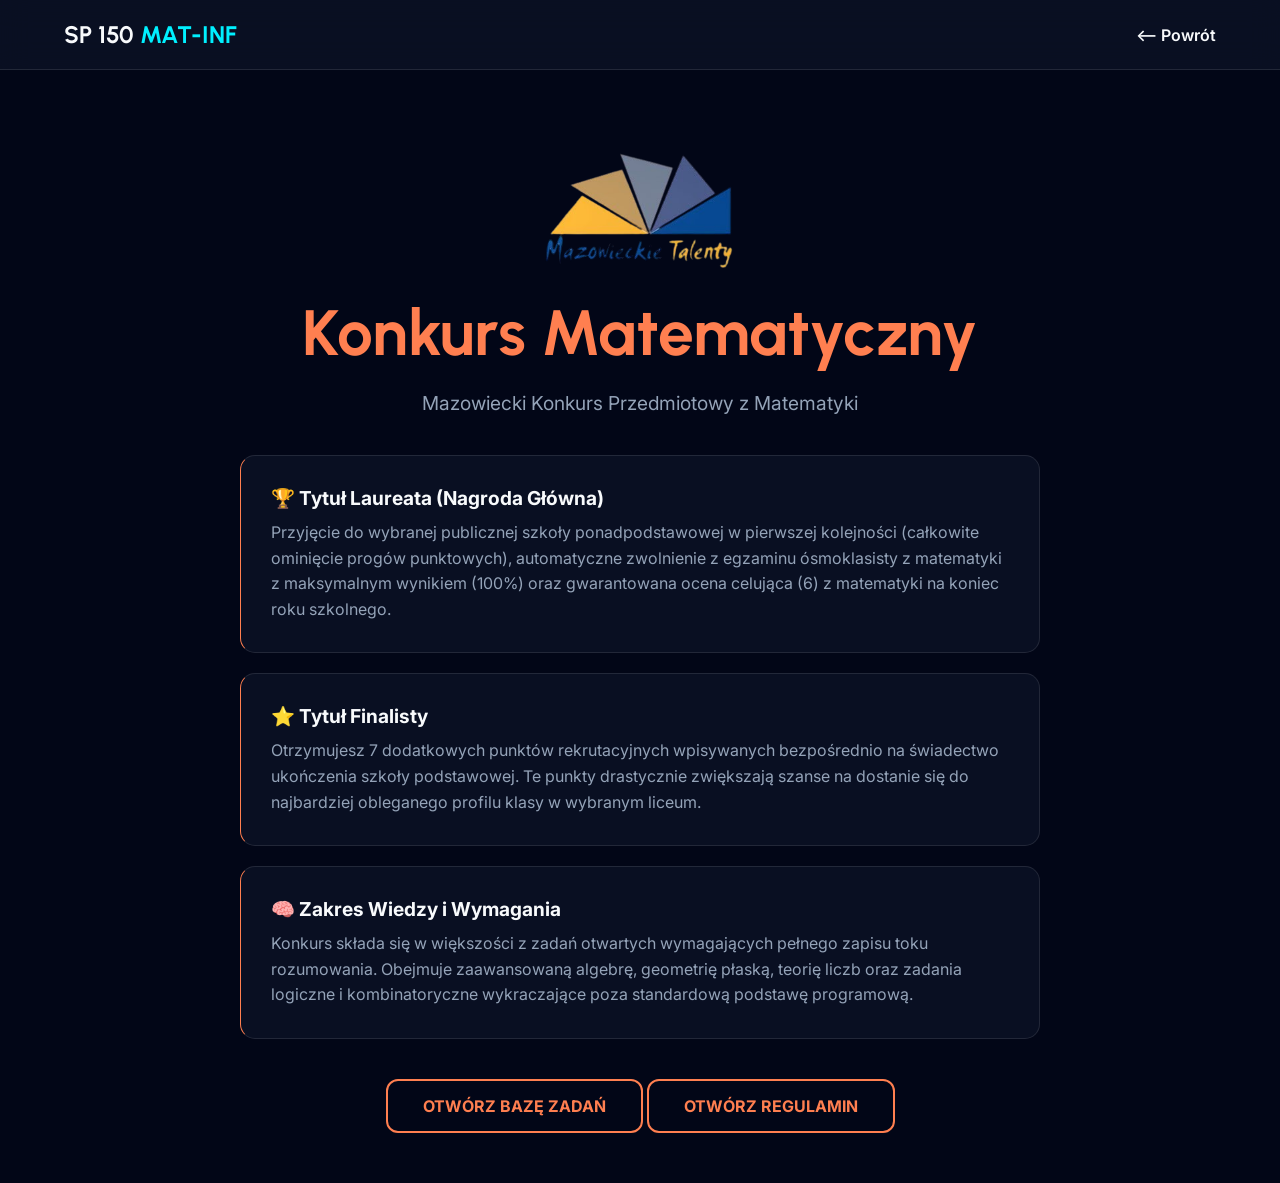
==== pages/kuratoryjny_mat.html @ aaa613d6 "Add files via upload" ====
<!DOCTYPE html>
<html lang="pl">
<head>
    <meta charset="UTF-8">
    <meta name="viewport" content="width=device-width, initial-scale=1.0">
    <title>MAT | SP 150</title>
    <link rel="stylesheet" href="../assets/css/style.css">
    <link rel="preconnect" href="https://fonts.googleapis.com">
    <link href="https://fonts.googleapis.com/css2?family=Urbanist:wght@700&family=Inter:wght@400;600&display=swap" rel="stylesheet">
</head>
<body>

    <nav class="glass-nav">
        <div class="logo">
            <span>SP 150 <span class="accent">MAT-INF</span></span>
        </div>
        <ul class="nav-links3">
            <li><a href="../index.html">⟵ Powrót</a></li>
        </ul>
    </nav>

    <section class="contest-header reveal">
        <img src="../assets/images/Logo KM.png" alt="Logo Konkursu Matematycznego" style="max-height: 120px; margin-bottom: 20px;">
        <h1 style="color: var(--accent-km); background: none; -webkit-text-fill-color: var(--accent-km);">Konkurs Matematyczny</h1>
        <p style="font-size: 1.2rem; color: var(--text-muted);">Mazowiecki Konkurs Przedmiotowy z Matematyki</p>

        <ul class="prize-list">
            <li style="border-left-color: var(--accent-km);">
                <strong>🏆 Tytuł Laureata (Nagroda Główna)</strong>
                <p>Przyjęcie do wybranej publicznej szkoły ponadpodstawowej w pierwszej kolejności (całkowite ominięcie progów punktowych), automatyczne zwolnienie z egzaminu ósmoklasisty z matematyki z maksymalnym wynikiem (100%) oraz gwarantowana ocena celująca (6) z matematyki na koniec roku szkolnego.</p>
            </li>
            <li style="border-left-color: var(--accent-km);">
                <strong>⭐ Tytuł Finalisty</strong>
                <p>Otrzymujesz 7 dodatkowych punktów rekrutacyjnych wpisywanych bezpośrednio na świadectwo ukończenia szkoły podstawowej. Te punkty drastycznie zwiększają szanse na dostanie się do najbardziej obleganego profilu klasy w wybranym liceum.</p>
            </li>
            <li style="border-left-color: var(--accent-km);">
                <strong>🧠 Zakres Wiedzy i Wymagania</strong>
                <p>Konkurs składa się w większości z zadań otwartych wymagających pełnego zapisu toku rozumowania. Obejmuje zaawansowaną algebrę, geometrię płaską, teorię liczb oraz zadania logiczne i kombinatoryczne wykraczające poza standardową podstawę programową.</p>
            </li>
        </ul>

        <a href="https://konkursy.mscdn.pl/" target="_blank" class="btn btn-km"">Otwórz Bazę Zadań</a>
        <a href="https://oij.edu.pl/oij14/przepisy/regulamin/" target="_blank" class="btn btn-km">Otwórz Regulamin</a>
    </section>

    <script src="../assets/js/script.js"></script>
</body>
</html>
---- assets/css/style.css ----
/* --- ZMIENNE DLA TRYBU CIEMNEGO (DOMYŚLNE) --- */
:root {
    --bg-main: #020617;
    --text-main: #f8fafc;
    --text-muted: #94a3b8;
    --glass-bg: rgba(15, 23, 42, 0.6);
    --border-color: rgba(255, 255, 255, 0.1);
    
    /* Akcenty kolorystyczne */
    --accent-main: #00f0ff;
    --accent-oij: #ff0055;
    --accent-logia: #8a2be2;
    --accent-km: #ff7f50;
    --accent-omj: #32cd32;
    --accent-5: #ff69b4;
    --shadow-intensity: 0.5;
}

/* --- ZMIENNE DLA TRYBU JASNEGO --- */
body.light-mode {
    --bg-main: #f1f5f9;
    --text-main: #0f172a;
    --text-muted: #475569;
    --glass-bg: rgba(255, 255, 255, 0.7);
    --border-color: rgba(0, 0, 0, 0.1);
    --shadow-intensity: 0.15;
}

/* --- USTAWIENIA GLOBALNE --- */
* {
    margin: 0;
    padding: 0;
    box-sizing: border-box;
}

html { scroll-behavior: smooth; }

body {
    background-color: var(--bg-main);
    color: var(--text-main);
    font-family: 'Inter', sans-serif;
    overflow-x: hidden;
    transition: background-color 0.5s ease, color 0.5s ease;
}

/* --- NAWIGACJA (GLASSMORPHISM) --- */
.glass-nav {
    display: flex;
    justify-content: space-between;
    align-items: center;
    padding: 20px 5%;
    position: fixed;
    width: 100%;
    top: 0;
    z-index: 1000;
    background: var(--glass-bg);
    backdrop-filter: blur(15px);
    border-bottom: 1px solid var(--border-color);
    transition: all 0.5s ease;
}

.logo { font-family: 'Urbanist', sans-serif; font-size: 1.5rem; font-weight: 700; display: flex; align-items: center; gap: 10px; }
.logo img { height: 40px; width: auto; }
.accent { color: var(--accent-main); }

.nav-links1 { display: flex; list-style: none; gap: 20px; align-items: center; }
.nav-links1 a { text-decoration: none; color: var(--text-main); font-weight: 600; transition: 0.3s; }
.nav-links1 a:hover { color: var(--accent-logia); }

.nav-links2 { display: flex; list-style: none; gap: 20px; align-items: center; }
.nav-links2 a { text-decoration: none; color: var(--text-main); font-weight: 600; transition: 0.3s; }
.nav-links2 a:hover { color: var(--accent-oij); }

.nav-links3 { display: flex; list-style: none; gap: 20px; align-items: center; }
.nav-links3 a { text-decoration: none; color: var(--text-main); font-weight: 600; transition: 0.3s; }
.nav-links3 a:hover { color: var(--accent-km); }

.nav-links4 { display: flex; list-style: none; gap: 20px; align-items: center; }
.nav-links4 a { text-decoration: none; color: var(--text-main); font-weight: 600; transition: 0.3s; }
.nav-links4 a:hover { color: var(--accent-omj); }

.nav-links5 { display: flex; list-style: none; gap: 20px; align-items: center; }
.nav-links5 a { text-decoration: none; color: var(--text-main); font-weight: 600; transition: 0.3s; }
.nav-links5 a:hover { color: var(--accent-5); }

/* --- PRZYCISK TRYBU (DARK/LIGHT) --- */
.theme-btn {
    background: transparent;
    border: 1px solid var(--border-color);
    color: var(--text-main);
    padding: 8px 15px;
    border-radius: 20px;
    cursor: pointer;
    font-weight: 600;
    transition: 0.3s;
    display: flex;
    align-items: center;
    gap: 8px;
}
.theme-btn:hover { background: var(--text-main); color: var(--bg-main); }

/* --- HERO SECTION --- */
.hero {
    min-height: 100vh;
    display: flex;
    align-items: center;
    justify-content: center;
    text-align: center;
    padding-top: 80px;
}

h1 { font-family: 'Urbanist', sans-serif; font-size: clamp(3rem, 5vw, 5rem); margin-bottom: 20px; }
.hero p { font-size: 1.2rem; color: var(--text-muted); margin-bottom: 40px; }

/* --- KARTY (INFO GRID) --- */
.info-grid { display: grid; grid-template-columns: repeat(2, 1fr); gap: 60px; padding: 25px 10%; }
.glass-card {
    background: var(--glass-bg);
    border: 1px solid var(--border-color);
    padding: 40px;
    border-radius: 20px;
    text-align: center;
    transition: transform 0.4s ease, box-shadow 0.4s ease;
    display: flex;
    flex-direction: column;
    align-items: center;
    gap: 20px;
}
.glass-card img { max-height: 80px; margin-bottom: 10px; }
.glass-card:hover { transform: translateY(-10px); }

/* --- PRZYCISKI KONKURSOWE --- */
.btn {
    padding: 15px 35px;
    border-radius: 12px;
    text-decoration: none;
    font-weight: 700;
    text-transform: uppercase;
    transition: 0.4s;
    display: inline-block;
    border: 2px solid transparent;
}

.btn-oij { border-color: var(--accent-oij); color: var(--accent-oij); }
.btn-oij:hover { background: var(--accent-oij); color: #fff; box-shadow: 0 0 20px rgba(255, 0, 85, var(--shadow-intensity)); }

.btn-logia { border-color: var(--accent-logia); color: var(--accent-logia); }
.btn-logia:hover { background: var(--accent-logia); color: #fff; box-shadow: 0 0 20px rgba(138, 43, 226, var(--shadow-intensity)); }

.btn-omj { border-color: var(--accent-omj); color: var(--accent-omj); }
.btn-omj:hover { background: var(--accent-omj); color: #fff; box-shadow: 0 0 20px rgba(138, 43, 226, var(--shadow-intensity)); }

.btn-km { border-color: var(--accent-km); color: var(--accent-km); }
.btn-km:hover { background: var(--accent-km); color: #fff; box-shadow: 0 0 20px rgba(138, 43, 226, var(--shadow-intensity)); }
/* --- SEKCJE KONKURSOWE --- */
.contest-header { padding: 150px 5% 50px; text-align: center; }
.prize-list { list-style: none; text-align: left; margin: 40px auto; max-width: 800px; }
.prize-list li {
    background: var(--glass-bg);
    margin-bottom: 20px;
    padding: 30px;
    border-radius: 15px;
    border: 1px solid var(--border-color);
    transition: 0.3s;
}
.prize-list li strong { color: var(--text-main); display: block; font-size: 1.2rem; margin-bottom: 10px; }
.prize-list p { color: var(--text-muted); line-height: 1.6; }

/* Animacje scrolla */
.reveal { opacity: 0; transform: translateY(40px); transition: 1s all ease; }
.reveal.active { opacity: 1; transform: translateY(0); }

/* Stopka */
footer { text-align: center; padding: 10px; border-top: 1px solid var(--border-color); color: var(--text-muted); margin-top: 50px; }
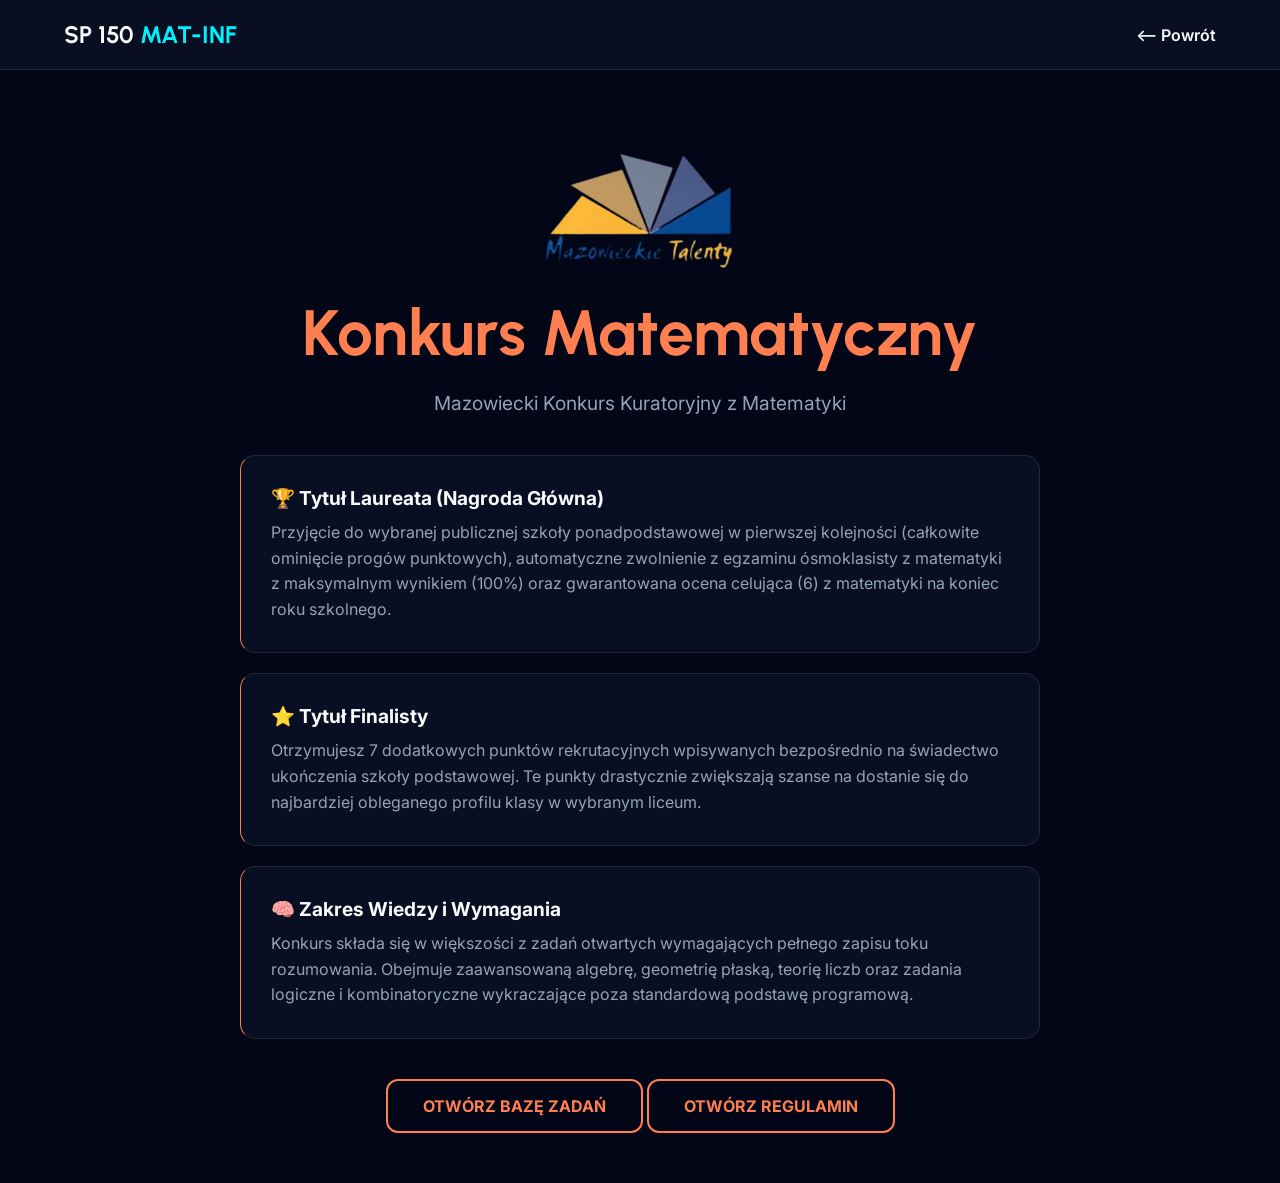
==== commit fb374aac: "Update kuratoryjny_mat.html" ====
--- a/pages/kuratoryjny_mat.html
+++ b/pages/kuratoryjny_mat.html
@@ -1,6 +1,9 @@
 <!DOCTYPE html>
 <html lang="pl">
 <head>
+    <link rel="apple-touch-icon" sizes="180x180" href="public/apple-touch-icon.png">
+    <link rel="icon" type="image/png" sizes="32x32" href="public/favicon-32x32.png">
+    <link rel="shortcut icon" href="public/favicon.ico">
     <meta charset="UTF-8">
     <meta name="viewport" content="width=device-width, initial-scale=1.0">
     <title>MAT | SP 150</title>
@@ -22,7 +25,7 @@
     <section class="contest-header reveal">
         <img src="../assets/images/Logo KM.png" alt="Logo Konkursu Matematycznego" style="max-height: 120px; margin-bottom: 20px;">
         <h1 style="color: var(--accent-km); background: none; -webkit-text-fill-color: var(--accent-km);">Konkurs Matematyczny</h1>
-        <p style="font-size: 1.2rem; color: var(--text-muted);">Mazowiecki Konkurs Przedmiotowy z Matematyki</p>
+        <p style="font-size: 1.2rem; color: var(--text-muted);">Mazowiecki Konkurs Kuratoryjny z Matematyki</p>
 
         <ul class="prize-list">
             <li style="border-left-color: var(--accent-km);">
@@ -45,4 +48,4 @@
 
     <script src="../assets/js/script.js"></script>
 </body>
-</html>+</html>
